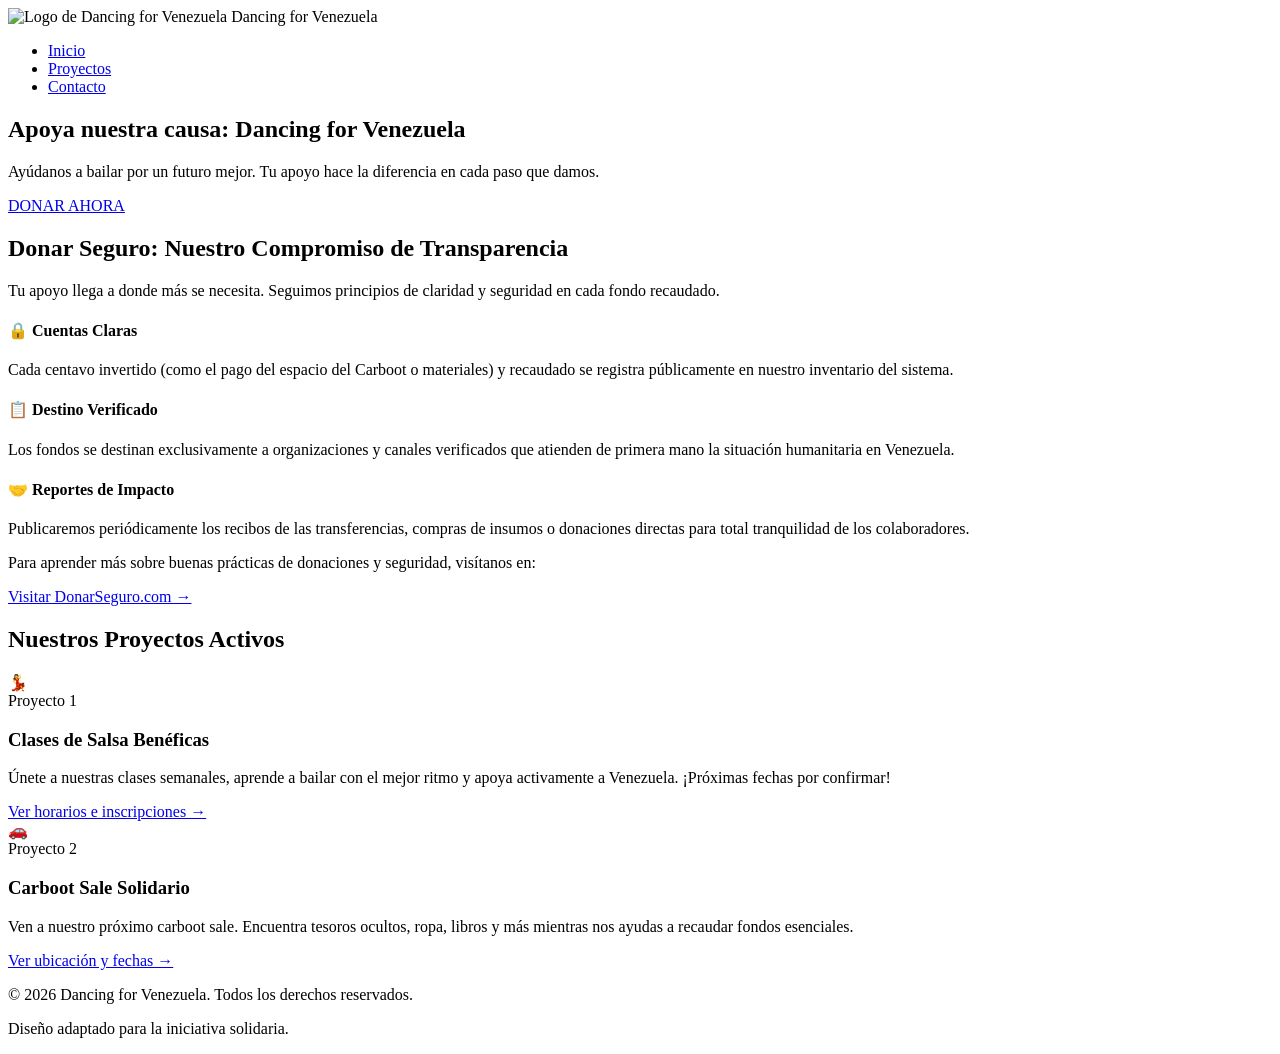
==== index.html @ 5b53bd75 "Add files via upload" ====
<!DOCTYPE html>
<html lang="es">
<head>
    <meta charset="UTF-8">
    <meta name="viewport" content="width=device-width, initial-scale=1.0">
    <meta name="description" content="Iniciativa solidaria 'Dancing for Venezuela' - Clases de salsa y Carboot Sale para recaudar fondos.">
    <title>Dancing for Venezuela | Inicio</title>
    <link rel="stylesheet" href="css/style.css">
</head>
<body>

    <header class="main-header">
        <div class="logo-container">
            <img src="assets/logo.jpg" alt="Logo de Dancing for Venezuela" class="main-logo">
            <span class="brand-name">Dancing for Venezuela</span>
        </div>
        <nav class="main-nav">
            <ul>
                <li><a href="#inicio">Inicio</a></li>
                <li><a href="#proyectos">Proyectos</a></li>
                <li><a href="#contacto">Contacto</a></li>
            </ul>
        </nav>
    </header>

    <section id="inicio" class="hero-section">
        <div class="hero-content">
            <h1>Apoya nuestra causa: Dancing for Venezuela</h1>
            <p>Ayúdanos a bailar por un futuro mejor. Tu apoyo hace la diferencia en cada paso que damos.</p>
            <a href="https://cafod.org.uk/give/donate-to-emergencies/venezuela-earthquake-appeal" target="_blank" rel="noopener noreferrer" class="btn btn-primary">DONAR AHORA</a>
        </div>
    </section>


    <section class="transparency-section" id="transparencia">
        <div class="content-container">
            <h2 class="section-title">Donar Seguro: Nuestro Compromiso de Transparencia</h2>
            <p class="section-subtitle">Tu apoyo llega a donde más se necesita. Seguimos principios de claridad y seguridad en cada fondo recaudado.</p>
            
            <div class="transparency-grid">
                <div class="transparency-card">
                    <h4>🔒 Cuentas Claras</h4>
                    <p>Cada centavo invertido (como el pago del espacio del Carboot o materiales) y recaudado se registra públicamente en nuestro inventario del sistema.</p>
                </div>
                <div class="transparency-card">
                    <h4>📋 Destino Verificado</h4>
                    <p>Los fondos se destinan exclusivamente a organizaciones y canales verificados que atienden de primera mano la situación humanitaria en Venezuela.</p>
                </div>
                <div class="transparency-card">
                    <h4>🤝 Reportes de Impacto</h4>
                    <p>Publicaremos periódicamente los recibos de las transferencias, compras de insumos o donaciones directas para total tranquilidad de los colaboradores.</p>
                </div>

                <div class="validation-badge-container">
                    <p>Para aprender más sobre buenas prácticas de donaciones y seguridad, visítanos en:</p>
                    <a href="https://donarseguro.com" target="_blank" rel="noopener noreferrer" class="badge-link">Visitar DonarSeguro.com &rarr;</a>
                </div>
            </div>
        </div>
    </section>

    <main class="content-container" id="proyectos">
        <h2 class="section-title">Nuestros Proyectos Activos</h2>
        
        <div class="projects-grid">
            <article class="project-card format-salsa">
                <div class="card-image-placeholder">💃</div>
                <div class="card-body">
                    <span class="card-badge badge-salsa">Proyecto 1</span>
                    <h3>Clases de Salsa Benéficas</h3>
                    <p>Únete a nuestras clases semanales, aprende a bailar con el mejor ritmo y apoya activamente a Venezuela. ¡Próximas fechas por confirmar!</p>
                    <a href="#" class="card-link">Ver horarios e inscripciones &rarr;</a>
                </div>
            </article>

            <article class="project-card format-carboot">
                <div class="card-image-placeholder">🚗</div>
                <div class="card-body">
                    <span class="card-badge badge-carboot">Proyecto 2</span>
                    <h3>Carboot Sale Solidario</h3>
                    <p>Ven a nuestro próximo carboot sale. Encuentra tesoros ocultos, ropa, libros y más mientras nos ayudas a recaudar fondos esenciales.</p>
                    <a href="#" class="card-link">Ver ubicación y fechas &rarr;</a>
                </div>
            </article>
        </div>
    </main>

    <footer class="main-footer" id="contacto">
        <p>&copy; 2026 Dancing for Venezuela. Todos los derechos reservados.</p>
        <p class="footer-subtext">Diseño adaptado para la iniciativa solidaria.</p>
    </footer>

</body>
</html>
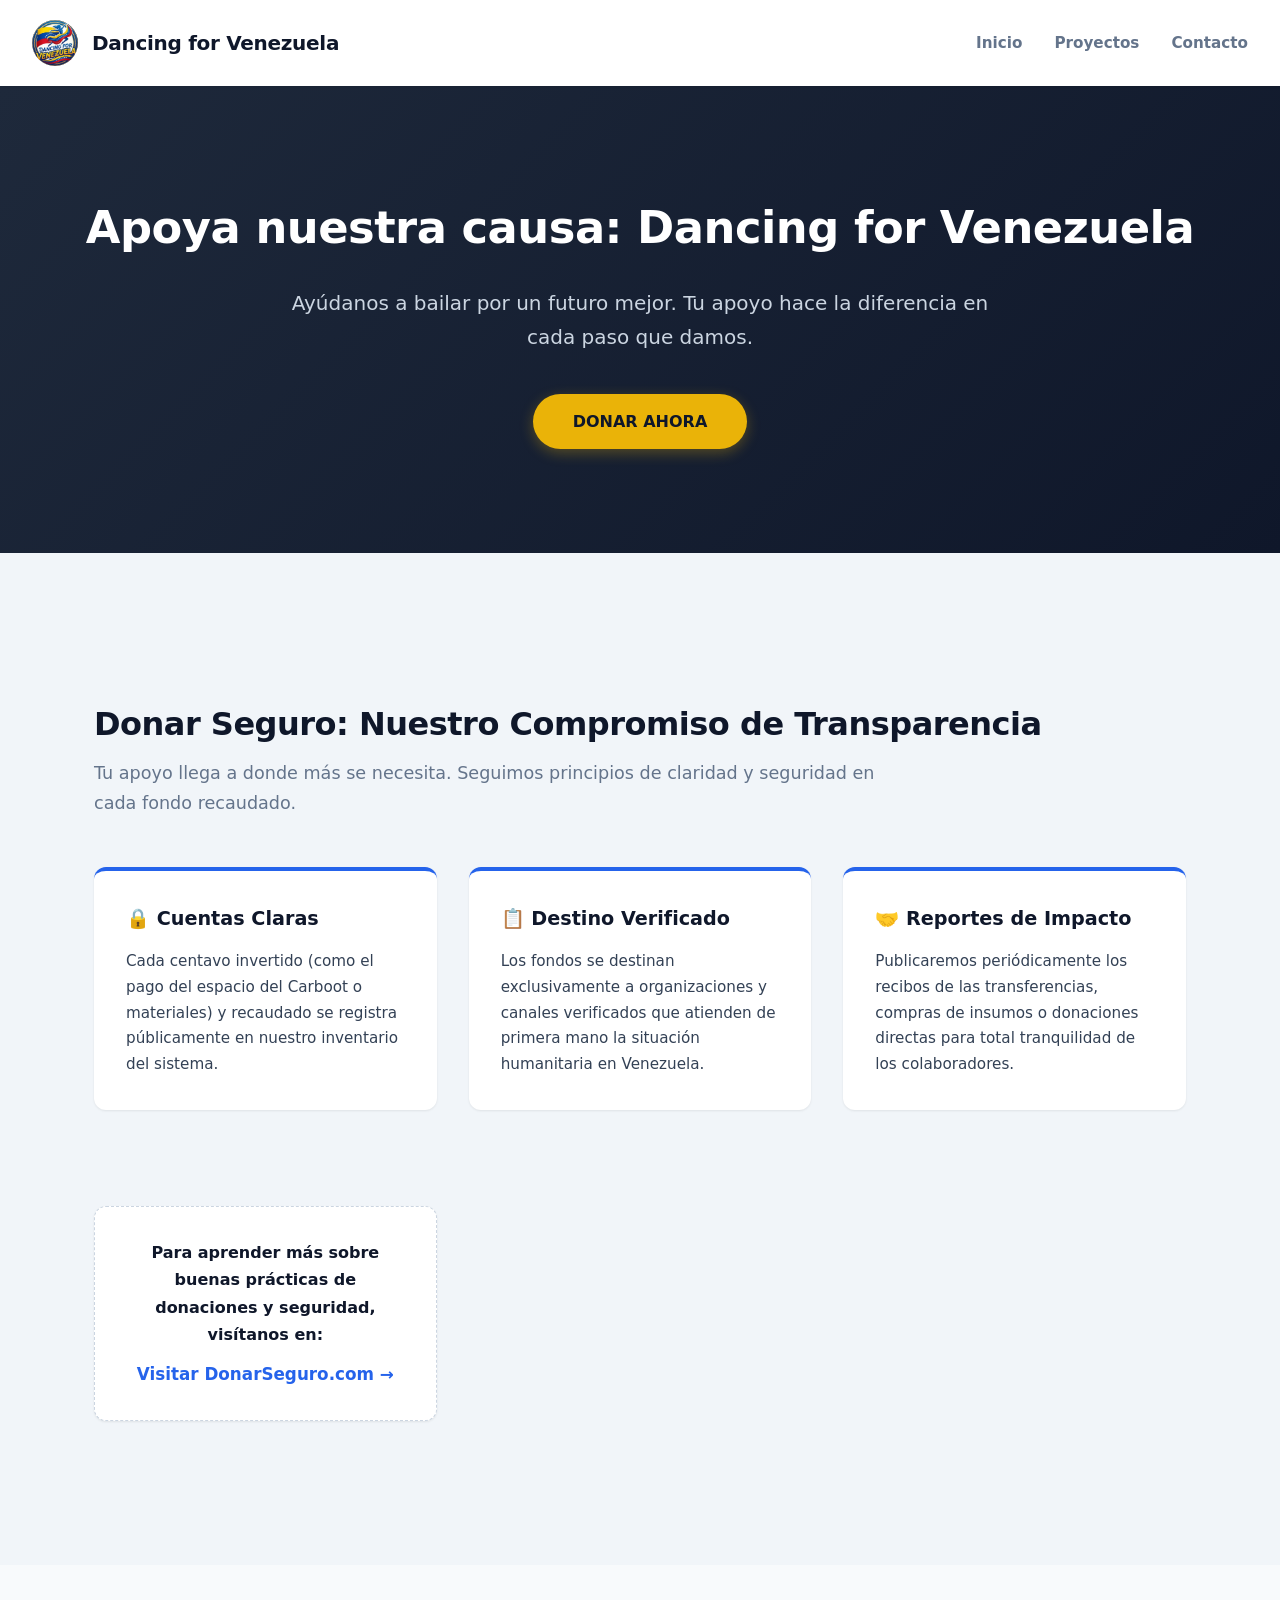
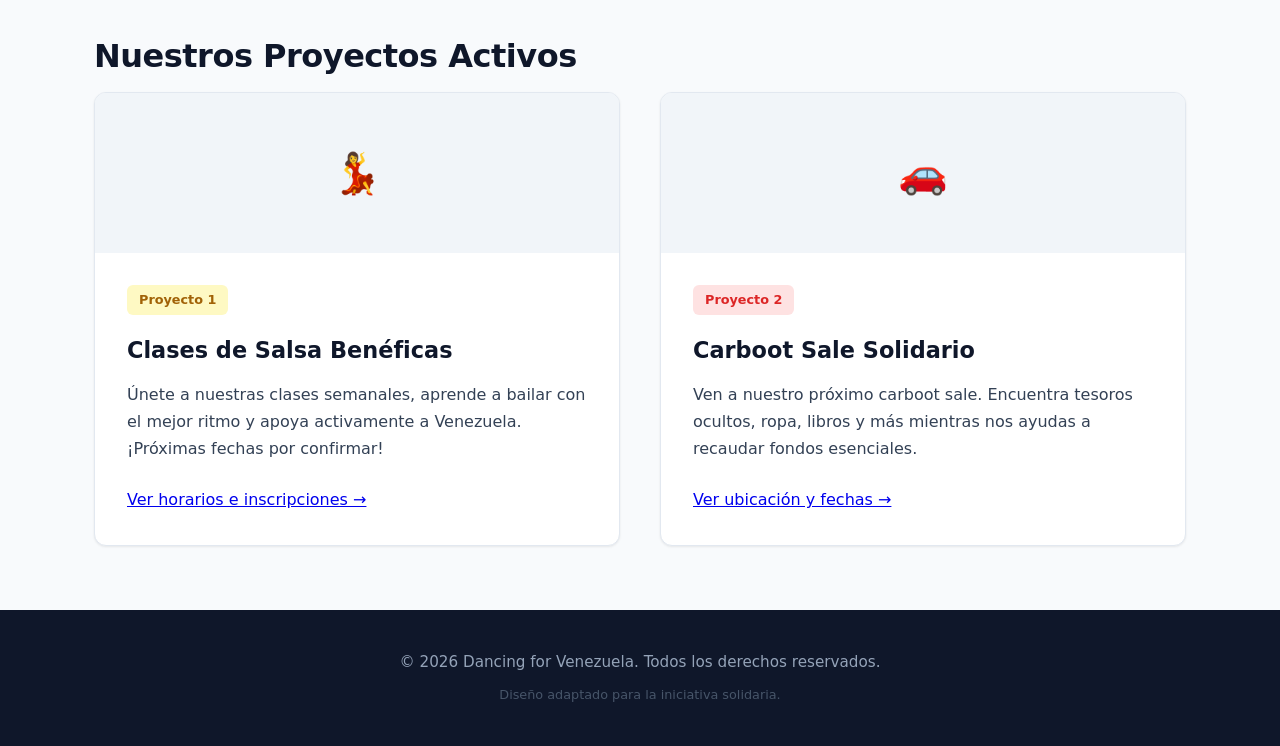
==== commit f320d8d9: "." ====
--- a/index.html
+++ b/index.html
@@ -69,7 +69,7 @@
                     <span class="card-badge badge-salsa">Proyecto 1</span>
                     <h3>Clases de Salsa Benéficas</h3>
                     <p>Únete a nuestras clases semanales, aprende a bailar con el mejor ritmo y apoya activamente a Venezuela. ¡Próximas fechas por confirmar!</p>
-                    <a href="#" class="card-link">Ver horarios e inscripciones &rarr;</a>
+                    <a href="salsa.html" class="project-link">Ver horarios e inscripciones →</a>
                 </div>
             </article>
 
@@ -79,7 +79,7 @@
                     <span class="card-badge badge-carboot">Proyecto 2</span>
                     <h3>Carboot Sale Solidario</h3>
                     <p>Ven a nuestro próximo carboot sale. Encuentra tesoros ocultos, ropa, libros y más mientras nos ayudas a recaudar fondos esenciales.</p>
-                    <a href="#" class="card-link">Ver ubicación y fechas &rarr;</a>
+                    <a href="carboot.html" class="project-link">Ver ubicación y fechas →</a>
                 </div>
             </article>
         </div>
--- a/css/style.css
+++ b/css/style.css
@@ -0,0 +1,352 @@
+/* ==========================================================================
+   1. VARIABLES DE DISEÑO (OPTIMIZADAS PARA LEGIBILIDAD Y UX)
+   ========================================================================== */
+:root {
+    /* Paleta Soft-Corporate & Solidaria */
+    --primary-blue: #0f172a;       /* Azul marino profundo (mucha seriedad y elegancia) */
+    --accent-yellow: #eab308;      /* Oro sutil/amarillo venezuela balanceado */
+    --accent-red: #ef4444;         /* Rojo coral (menos agresivo) */
+    --brand-blue: #2563eb;         /* Azul brillante únicamente para enlaces/insignias */
+    
+    /* Fondos limpios y descansados */
+    --bg-light: #f8fafc;           /* Gris pizarra ultrasuave para el fondo general */
+    --bg-white: #ffffff;           /* Blanco puro para tarjetas y bloques */
+    --bg-hero: #1e293b;            /* Azul grisáceo oscuro para contraste en la portada */
+    
+    /* Escala de grises para el texto (Mejora drástica de contraste) */
+    --text-main: #334155;          /* Texto principal oscuro, pero no negro puro (más natural) */
+    --text-title: #0f172a;         /* Títulos con máxima fuerza visual */
+    --text-muted: #64748b;         /* Subtítulos secundarios legibles */
+    --text-light: #ffffff;         /* Texto claro sobre fondos oscuros */
+    
+    /* Tipografía de alta legibilidad */
+    --font-main: system-ui, -apple-system, BlinkMacSystemFont, 'Segoe UI', Roboto, Helvetica, Arial, sans-serif;
+    
+    /* Estructura */
+    --shadow-sm: 0 1px 3px rgba(0, 0, 0, 0.05), 0 1px 2px rgba(0, 0, 0, 0.03);
+    --shadow-md: 0 4px 6px -1px rgba(0, 0, 0, 0.08), 0 2px 4px -1px rgba(0, 0, 0, 0.04);
+    --border-radius: 12px;         /* Bordes ligeramente más redondeados y modernos */
+    --transition-fast: 0.2s cubic-bezier(0.4, 0, 0.2, 1);
+}
+
+/* ==========================================================================
+   2. RESETS Y ESTILOS BASE
+   ========================================================================== */
+* {
+    box-sizing: border-box;
+    margin: 0;
+    padding: 0;
+}
+
+html {
+    scroll-behavior: smooth;
+}
+
+body {
+    background-color: var(--bg-light);
+    color: var(--text-main);
+    font-family: var(--font-main);
+    font-size: 16px;              /* Tamaño base estándar internacional */
+    line-height: 1.7;             /* Mayor interlineado para evitar fatiga visual */
+    -webkit-font-smoothing: antialiased;
+}
+
+/* ==========================================================================
+   3. COMPONENTES Y SECCIONES
+   ========================================================================== */
+
+/* Encabezado */
+.main-header {
+    background-color: var(--bg-white);
+    color: var(--text-title);
+    padding: 1.25rem 2rem;
+    display: flex;
+    justify-content: space-between;
+    align-items: center;
+    box-shadow: var(--shadow-sm);
+    position: sticky;             /* Se queda fijo arriba al hacer scroll */
+    top: 0;
+    z-index: 100;
+}
+
+.logo-container {
+    display: flex;
+    align-items: center;
+    gap: 14px;
+}
+
+.main-logo {
+    width: 46px;
+    height: 46px;
+    object-fit: contain;
+    border-radius: 50%;
+}
+
+.brand-name {
+    font-size: 1.25rem;
+    font-weight: 700;
+    color: var(--text-title);
+    letter-spacing: -0.3px;
+}
+
+.main-nav ul {
+    display: flex;
+    list-style: none;
+    gap: 2rem;
+}
+
+.main-nav a {
+    color: var(--text-muted);
+    text-decoration: none;
+    font-weight: 600;
+    font-size: 0.95rem;
+    transition: color var(--transition-fast);
+}
+
+.main-nav a:hover {
+    color: var(--brand-blue);
+}
+
+/* Sección Hero (Portada Optimizada) */
+.hero-section {
+    background: linear-gradient(135deg, #1e293b 0%, #0f172a 100%);
+    color: var(--text-light);
+    text-align: center;
+    padding: 6.5rem 1.5rem;
+}
+
+.hero-content h1 {
+    font-size: 2.8rem;            /* Más grande y jerárquico */
+    font-weight: 800;
+    letter-spacing: -0.5px;
+    margin-bottom: 1.25rem;
+    color: var(--text-light);     /* El título blanco descansa la vista mucho más */
+}
+
+.hero-content p {
+    font-size: 1.25rem;
+    max-width: 700px;
+    margin: 0 auto 2.5rem auto;
+    color: #cbd5e1;               /* Gris claro suave para el párrafo largo */
+    font-weight: 400;
+}
+
+/* Botones */
+.btn {
+    display: inline-block;
+    padding: 0.85rem 2.5rem;
+    font-weight: 700;
+    font-size: 1rem;
+    border-radius: 30px;
+    text-decoration: none;
+    cursor: pointer;
+    transition: transform var(--transition-fast), background-color var(--transition-fast), box-shadow var(--transition-fast);
+}
+
+.btn-primary {
+    background-color: var(--accent-yellow);
+    color: var(--primary-blue);   /* Azul oscuro sobre amarillo para contraste de accesibilidad AAA */
+    box-shadow: 0 4px 14px rgba(234, 179, 8, 0.3);
+}
+
+.btn-primary:hover {
+    background-color: #facc15;
+    transform: translateY(-2px);
+    box-shadow: 0 6px 20px rgba(234, 179, 8, 0.4);
+}
+
+/* Contenedor Principal */
+.content-container {
+    max-width: 1140px;
+    margin: 4rem auto;
+    padding: 0 1.5rem;
+}
+
+.section-title {
+    font-size: 2rem;
+    font-weight: 800;
+    color: var(--text-title);
+    margin-bottom: 0.5rem;
+    letter-spacing: -0.5px;
+}
+
+.section-subtitle {
+    color: var(--text-muted);
+    margin-bottom: 3rem;
+    font-size: 1.1rem;
+    max-width: 800px;
+}
+
+/* Grid de Proyectos */
+.projects-grid {
+    display: grid;
+    grid-template-columns: repeat(auto-fit, minmax(320px, 1fr));
+    gap: 2.5rem;
+}
+
+/* Tarjetas */
+.project-card {
+    background: var(--bg-white);
+    border-radius: var(--border-radius);
+    overflow: hidden;
+    box-shadow: var(--shadow-sm);
+    border: 1px solid #e2e8f0;
+    transition: transform var(--transition-fast), box-shadow var(--transition-fast);
+}
+
+.project-card:hover {
+    transform: translateY(-5px);
+    box-shadow: var(--shadow-md);
+}
+
+.card-image-placeholder {
+    height: 160px;
+    background-color: #f1f5f9;
+    display: flex;
+    align-items: center;
+    justify-content: center;
+    font-size: 2.5rem;
+}
+
+.card-body {
+    padding: 2rem;
+}
+
+.card-badge {
+    display: inline-block;
+    padding: 0.25rem 0.75rem;
+    border-radius: 6px;
+    font-size: 0.8rem;
+    font-weight: 700;
+    margin-bottom: 1rem;
+}
+
+.badge-salsa {
+    background-color: #fef9c3;
+    color: #a16207;
+}
+
+.badge-carboot {
+    background-color: #fee2e2;
+    color: #dc2626;
+}
+
+.project-card h3 {
+    font-size: 1.4rem;
+    font-weight: 700;
+    margin-bottom: 0.75rem;
+    color: var(--text-title);
+}
+
+.project-card p {
+    color: var(--text-main);
+    font-size: 1rem;
+    margin-bottom: 1.5rem;
+}
+
+.card-link {
+    color: var(--brand-blue);
+    text-decoration: none;
+    font-weight: 700;
+    font-size: 0.95rem;
+}
+
+.card-link:hover {
+    text-decoration: underline;
+}
+
+/* ==========================================================================
+   4. SECCIÓN DE TRANSPARENCIA
+   ========================================================================== */
+.transparency-section {
+    background-color: #f1f5f9;
+    padding: 5rem 0;
+}
+
+.transparency-grid {
+    display: grid;
+    grid-template-columns: repeat(auto-fit, minmax(300px, 1fr));
+    gap: 2rem;
+}
+
+.transparency-card {
+    background: var(--bg-white);
+    padding: 2rem;
+    border-radius: var(--border-radius);
+    box-shadow: var(--shadow-sm);
+    border-top: 4px solid var(--brand-blue);
+}
+
+.transparency-card h4 {
+    color: var(--text-title);
+    font-size: 1.2rem;
+    font-weight: 700;
+    margin-bottom: 0.85rem;
+}
+
+.transparency-card p {
+    color: var(--text-main);
+    font-size: 0.95rem;
+}
+
+.validation-badge-container {
+    margin-top: 4rem;
+    text-align: center;
+    padding: 2rem;
+    background-color: var(--bg-white);
+    border-radius: var(--border-radius);
+    box-shadow: var(--shadow-sm);
+    border: 1px dashed #cbd5e1;
+}
+
+.validation-badge-container p {
+    color: var(--text-title);
+    font-weight: 600;
+    margin-bottom: 0.75rem;
+}
+
+.badge-link {
+    color: var(--brand-blue);
+    text-decoration: none;
+    font-weight: 700;
+    font-size: 1.05rem;
+}
+
+.badge-link:hover {
+    text-decoration: underline;
+}
+
+/* Pie de Página */
+.main-footer {
+    background-color: var(--primary-blue);
+    color: #94a3b8;
+    text-align: center;
+    padding: 2.5rem 1rem;
+    font-size: 0.95rem;
+}
+
+.footer-subtext {
+    font-size: 0.8rem;
+    color: #475569;
+    margin-top: 0.5rem;
+}
+
+/* ==========================================================================
+   5. RESPONSIVE DESIGN
+   ========================================================================== */
+@media (max-width: 768px) {
+    .main-header {
+        flex-direction: column;
+        gap: 1.25rem;
+        text-align: center;
+    }
+    
+    .hero-section {
+        padding: 4.5rem 1rem;
+    }
+
+    .hero-content h1 {
+        font-size: 2.1rem;
+    }
+}
+
